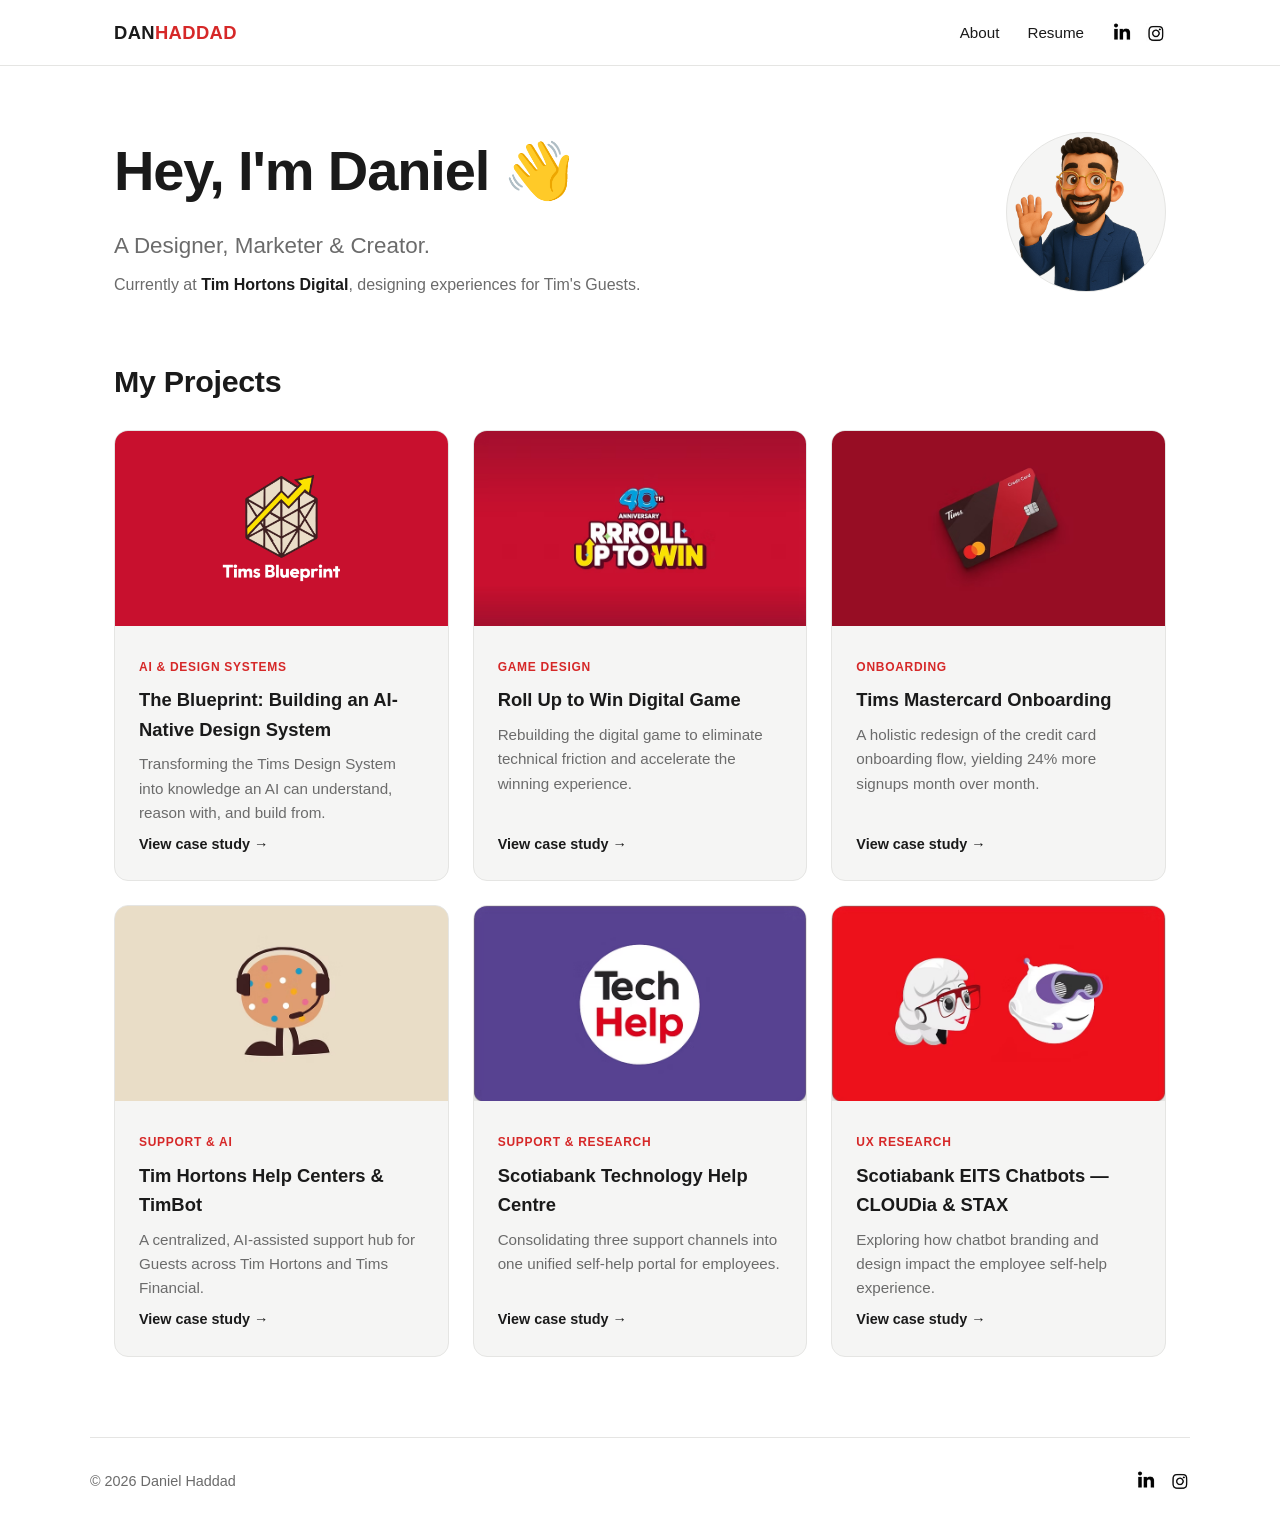
==== index.html @ e0074d33 "Initial commit: portfolio site Personal portfolio with case studies for Tim Hortons (Roll Up to Win," ====
<!DOCTYPE html>
<html lang="en">
<head>
  <meta charset="UTF-8" />
  <meta name="viewport" content="width=device-width, initial-scale=1.0" />
  <title>Daniel Haddad — Product Designer</title>
  <link rel="stylesheet" href="styles.css" />
</head>
<body>
  <header class="site-header">
    <nav class="nav">
      <a href="index.html" class="logo">DAN<span>HADDAD</span></a>
      <div class="nav-links">
        <a href="about.html">About</a>
        <a href="assets/resume.pdf">Resume</a>
        <div class="nav-social">
          <a href="https://www.linkedin.com/in/danieljhaddad/" target="_blank" rel="noopener"><img class="social-icon" src="assets/Linkedin.avif" alt="LinkedIn" /></a>
          <a href="https://www.instagram.com/danhaddad_" target="_blank" rel="noopener"><img class="social-icon" src="assets/Instagram.avif" alt="Instagram" /></a>
        </div>
      </div>
    </nav>
  </header>

  <main class="container">
    <section class="hero">
      <div class="hero-text">
        <h1>Hey, I'm Daniel 👋</h1>
        <p class="tagline">A Designer, Marketer &amp; Creator.</p>
        <p class="role">Currently at <strong>Tim Hortons Digital</strong>, designing experiences for Tim's Guests.</p>
      </div>
      <div class="hero-image">
        <img src="assets/hero-image.png" alt="Illustrated avatar of Daniel waving" />
      </div>
    </section>

    <section>
      <h2 class="section-title">My Projects</h2>
      <div class="project-grid">
        <a class="project-card" href="projects/the-blueprint.html">
          <img class="card-image" src="assets/Blueprint-Homepage.png" alt="The Tims Blueprint AI design system preview" />
          <div class="card-body">
            <span class="tag">AI &amp; Design Systems</span>
            <h3>The Blueprint: Building an AI-Native Design System</h3>
            <p>Transforming the Tims Design System into knowledge an AI can understand, reason with, and build from.</p>
            <span class="arrow">View case study →</span>
          </div>
        </a>
        <a class="project-card" href="projects/rollup-to-win.html">
          <img class="card-image" src="assets/RollUptoWin-Homepage.avif" alt="Tim Hortons Roll Up to Win 40th anniversary banner" />
          <div class="card-body">
            <span class="tag">Game Design</span>
            <h3>Roll Up to Win Digital Game</h3>
            <p>Rebuilding the digital game to eliminate technical friction and accelerate the winning experience.</p>
            <span class="arrow">View case study →</span>
          </div>
        </a>
        <a class="project-card" href="projects/tims-mastercard.html">
          <img class="card-image" src="assets/TimsMastercard-Homepage.avif" alt="Tims Mastercard onboarding preview" />
          <div class="card-body">
            <span class="tag">Onboarding</span>
            <h3>Tims Mastercard Onboarding</h3>
            <p>A holistic redesign of the credit card onboarding flow, yielding 24% more signups month over month.</p>
            <span class="arrow">View case study →</span>
          </div>
        </a>
        <a class="project-card" href="projects/timhortons-help-centers.html">
          <img class="card-image" src="assets/Timbot-Homepage.avif" alt="Tim Hortons Help Centers and TimBot preview" />
          <div class="card-body">
            <span class="tag">Support &amp; AI</span>
            <h3>Tim Hortons Help Centers &amp; TimBot</h3>
            <p>A centralized, AI-assisted support hub for Guests across Tim Hortons and Tims Financial.</p>
            <span class="arrow">View case study →</span>
          </div>
        </a>
        <a class="project-card" href="projects/scotiabank-tech-help-centre.html">
          <img class="card-image" src="assets/TechHelp-Homepage.avif" alt="Scotiabank Technology Help Centre preview" />
          <div class="card-body">
            <span class="tag">Support & Research</span>
            <h3>Scotiabank Technology Help Centre</h3>
            <p>Consolidating three support channels into one unified self-help portal for employees.</p>
            <span class="arrow">View case study →</span>
          </div>
        </a>
        <a class="project-card" href="projects/chatbots.html">
        <img class="card-image" src="assets/EITSChatbot-Homepage.avif" alt="EITS Chatbot" />
          <div class="card-body">
            <span class="tag">UX Research</span>
            <h3>Scotiabank EITS Chatbots — CLOUDia &amp; STAX</h3>
            <p>Exploring how chatbot branding and design impact the employee self-help experience.</p>
            <span class="arrow">View case study →</span>
          </div>
        </a>
      </div>
    </section>
  </main>

  <footer class="site-footer container">
    <span>© 2026 Daniel Haddad</span>
    <div class="nav-social">
      <a href="https://www.linkedin.com/in/danieljhaddad/" target="_blank" rel="noopener"><img class="social-icon" src="assets/Linkedin.avif" alt="LinkedIn" /></a>
      <a href="https://www.instagram.com/danhaddad_" target="_blank" rel="noopener"><img class="social-icon" src="assets/Instagram.avif" alt="Instagram" /></a>
    </div>
  </footer>
</body>
</html>
---- styles.css ----
:root {
  --bg: #ffffff;
  --bg-alt: #f5f5f4;
  --text: #1a1a1a;
  --text-muted: #6b6b6b;
  --accent: #d62828;
  --border: #e5e5e3;
  --max-width: 1100px;
}

* {
  margin: 0;
  padding: 0;
  box-sizing: border-box;
}

html {
  scroll-behavior: smooth;
}

body {
  font-family: -apple-system, BlinkMacSystemFont, "Segoe UI", Roboto, Helvetica, Arial, sans-serif;
  background: var(--bg);
  color: var(--text);
  line-height: 1.6;
  font-size: 16px;
}

a {
  color: inherit;
  text-decoration: none;
}

img {
  max-width: 100%;
  display: block;
}

.container {
  max-width: var(--max-width);
  margin: 0 auto;
  padding: 0 24px;
}

/* Header */
header.site-header {
  position: sticky;
  top: 0;
  z-index: 100;
  background: rgba(255, 255, 255, 0.9);
  backdrop-filter: blur(8px);
  border-bottom: 1px solid var(--border);
}

.nav {
  max-width: var(--max-width);
  margin: 0 auto;
  padding: 18px 24px;
  display: flex;
  align-items: center;
  justify-content: space-between;
}

.logo {
  font-weight: 800;
  font-size: 1.15rem;
  letter-spacing: 0.02em;
}

.logo span {
  color: var(--accent);
}

.nav-links {
  display: flex;
  align-items: center;
  gap: 28px;
  font-weight: 500;
  font-size: 0.95rem;
}

.nav-links a:hover {
  color: var(--accent);
}

.nav-social {
  display: flex;
  gap: 14px;
}

@media (max-width: 480px) {
  .nav {
    padding: 14px 16px;
    gap: 12px;
  }

  .logo {
    font-size: 1rem;
  }

  .nav-links {
    gap: 14px;
    font-size: 0.85rem;
  }

  .nav-social {
    gap: 10px;
  }
}

.nav-social a {
  color: var(--text-muted);
}

.nav-social a:hover {
  color: var(--accent);
}

/* Hero */
.hero {
  padding: 60px 0 30px;
  display: flex;
  align-items: center;
  gap: 40px;
}

.hero-text {
  flex: 1;
  min-width: 0;
}

.hero-image {
  flex-shrink: 0;
  width: 160px;
  height: 160px;
  border-radius: 50%;
  overflow: hidden;
  background: var(--bg-alt);
  border: 1px solid var(--border);
}

.hero-image img {
  width: 100%;
  height: 100%;
  object-fit: cover;
}

.hero h1 {
  font-size: clamp(2.2rem, 6vw, 3.5rem);
  font-weight: 800;
  letter-spacing: -0.02em;
  margin-bottom: 12px;
}

.hero .tagline {
  font-size: clamp(1.1rem, 3vw, 1.4rem);
  color: var(--text-muted);
  max-width: 640px;
  margin-bottom: 8px;
}

.hero .role {
  font-size: 1rem;
  color: var(--text-muted);
  max-width: 640px;
}

.hero .role strong {
  color: var(--text);
}

@media (max-width: 640px) {
  .hero {
    flex-direction: column-reverse;
    text-align: center;
    gap: 24px;
  }

  .hero-image {
    width: 120px;
    height: 120px;
  }
}

/* Section headings */
.section-title {
  font-size: clamp(1.4rem, 4vw, 1.9rem);
  font-weight: 800;
  margin: 30px 0 24px;
  letter-spacing: -0.01em;
}

.section-sub {
  color: var(--text-muted);
  margin-bottom: 32px;
  max-width: 700px;
}

/* Project grid */
.project-grid {
  display: grid;
  grid-template-columns: repeat(auto-fill, minmax(280px, 1fr));
  gap: 24px;
  margin-bottom: 60px;
}

.project-card {
  border: 1px solid var(--border);
  border-radius: 14px;
  background: var(--bg-alt);
  transition: transform 0.15s ease, box-shadow 0.15s ease;
  display: flex;
  flex-direction: column;
  gap: 8px;
  overflow: hidden;
}

.project-card:hover {
  transform: translateY(-3px);
  box-shadow: 0 8px 24px rgba(0, 0, 0, 0.06);
}

.project-card .card-image {
  width: 100%;
  aspect-ratio: 750 / 440;
  object-fit: cover;
  background: var(--border);
}

.project-card .card-body {
  padding: 24px;
  display: flex;
  flex-direction: column;
  gap: 8px;
  flex: 1;
}

.project-card .tag {
  font-size: 0.75rem;
  font-weight: 700;
  text-transform: uppercase;
  letter-spacing: 0.06em;
  color: var(--accent);
}

.project-card h3 {
  font-size: 1.15rem;
  font-weight: 700;
}

.project-card p {
  color: var(--text-muted);
  font-size: 0.95rem;
}

.project-card .arrow {
  margin-top: auto;
  font-weight: 600;
  font-size: 0.9rem;
}

.project-card.linkless {
  cursor: default;
}

/* Footer */
footer.site-footer {
  border-top: 1px solid var(--border);
  margin-top: 80px;
  padding: 32px 0;
  color: var(--text-muted);
  font-size: 0.9rem;
  display: flex;
  flex-wrap: wrap;
  align-items: center;
  justify-content: space-between;
  gap: 12px;
}

footer.site-footer .nav-social a:hover {
  color: var(--accent);
}

/* About page */
.about-grid {
  display: grid;
  grid-template-columns: 1.4fr 1fr;
  gap: 48px;
  padding: 60px 0;
}

@media (max-width: 800px) {
  .about-grid {
    grid-template-columns: 1fr;
  }
}

.about-grid h2 {
  font-size: clamp(1.6rem, 4vw, 2.2rem);
  font-weight: 800;
  margin-bottom: 16px;
}

.about-grid p {
  margin-bottom: 16px;
  color: var(--text-muted);
}

.skills-block h3 {
  font-size: 1.05rem;
  font-weight: 700;
  margin: 24px 0 8px;
}

.skills-block h3:first-child {
  margin-top: 0;
}

.skills-block ul {
  list-style: none;
  display: flex;
  flex-wrap: wrap;
  gap: 8px;
}

.skills-block li {
  background: var(--bg-alt);
  border: 1px solid var(--border);
  border-radius: 999px;
  padding: 6px 14px;
  font-size: 0.85rem;
  color: var(--text);
}

.contact-card {
  background: var(--bg-alt);
  border: 1px solid var(--border);
  border-radius: 14px;
  padding: 24px;
  margin-top: 24px;
}

.contact-card h3 {
  font-weight: 700;
  margin-bottom: 12px;
}

.contact-card a.button {
  display: inline-block;
  margin-top: 12px;
  background: var(--accent);
  color: #fff;
  padding: 10px 20px;
  border-radius: 8px;
  font-weight: 600;
  font-size: 0.9rem;
}

.contact-card a.button:hover {
  opacity: 0.9;
}

/* Case study page */
.case-hero {
  padding: 50px 0 30px;
  border-bottom: 1px solid var(--border);
}

.case-hero .back-link {
  color: var(--text-muted);
  font-size: 0.9rem;
  font-weight: 600;
  display: inline-block;
  margin-bottom: 16px;
}

.case-hero .back-link:hover {
  color: var(--accent);
}

.case-hero h1 {
  font-size: clamp(1.8rem, 5vw, 2.8rem);
  font-weight: 800;
  letter-spacing: -0.02em;
  margin-bottom: 12px;
}

.case-meta {
  display: flex;
  flex-wrap: wrap;
  gap: 24px;
  margin-top: 24px;
}

.case-meta div {
  font-size: 0.85rem;
}

.case-meta strong {
  display: block;
  text-transform: uppercase;
  letter-spacing: 0.06em;
  font-size: 0.7rem;
  color: var(--text-muted);
  margin-bottom: 4px;
}

.case-body {
  padding: 40px 0 60px;
  max-width: 760px;
}

.case-body h2 {
  font-size: 1.4rem;
  font-weight: 800;
  margin: 40px 0 12px;
}

.case-body h2:first-child {
  margin-top: 0;
}

.case-body h3 {
  font-size: 1.05rem;
  font-weight: 700;
  margin: 24px 0 8px;
}

.case-body p {
  margin-bottom: 14px;
  color: var(--text);
}

.case-body ul,
.case-body ol {
  margin: 0 0 14px 20px;
}

.case-body li {
  margin-bottom: 6px;
}

.case-body img {
  width: auto;
  height: auto;
  max-height: 420px;
  max-width: 100%;
  border-radius: 8px;
  border: 1px solid var(--border);
  display: block;
  margin: 20px auto;
}

.callout {
  background: var(--bg-alt);
  border-left: 4px solid var(--accent);
  border-radius: 8px;
  padding: 16px 20px;
  margin: 20px 0;
  font-weight: 600;
}

.metrics {
  display: grid;
  grid-template-columns: repeat(auto-fit, minmax(150px, 1fr));
  gap: 16px;
  margin: 20px 0;
}

.metric {
  border: 1px solid var(--border);
  border-radius: 12px;
  padding: 18px;
  text-align: center;
}

.metric .num {
  font-size: 1.6rem;
  font-weight: 800;
  color: var(--accent);
}

.metric .label {
  font-size: 0.8rem;
  color: var(--text-muted);
  margin-top: 4px;
}

.before-after {
  display: grid;
  grid-template-columns: 1fr 1fr;
  gap: 16px;
  margin: 24px 0;
}

.before-after figure {
  margin: 0;
  display: flex;
  flex-direction: column;
  gap: 8px;
}

.before-after figcaption {
  font-size: 0.8rem;
  font-weight: 600;
  text-transform: uppercase;
  letter-spacing: 0.06em;
  color: var(--text-muted);
}

.before-after img {
  margin: 0;
  align-self: center;
}

@media (max-width: 640px) {
  .before-after {
    grid-template-columns: 1fr;
  }
}

.case-nav {
  display: flex;
  justify-content: space-between;
  border-top: 1px solid var(--border);
  padding-top: 24px;
  margin-top: 40px;
  font-weight: 600;
  font-size: 0.95rem;
}

.case-nav a:hover {
  color: var(--accent);
}

.social-icon {
  width: 20px;
  height: 20px;
  display: block;
  object-fit: contain;
}
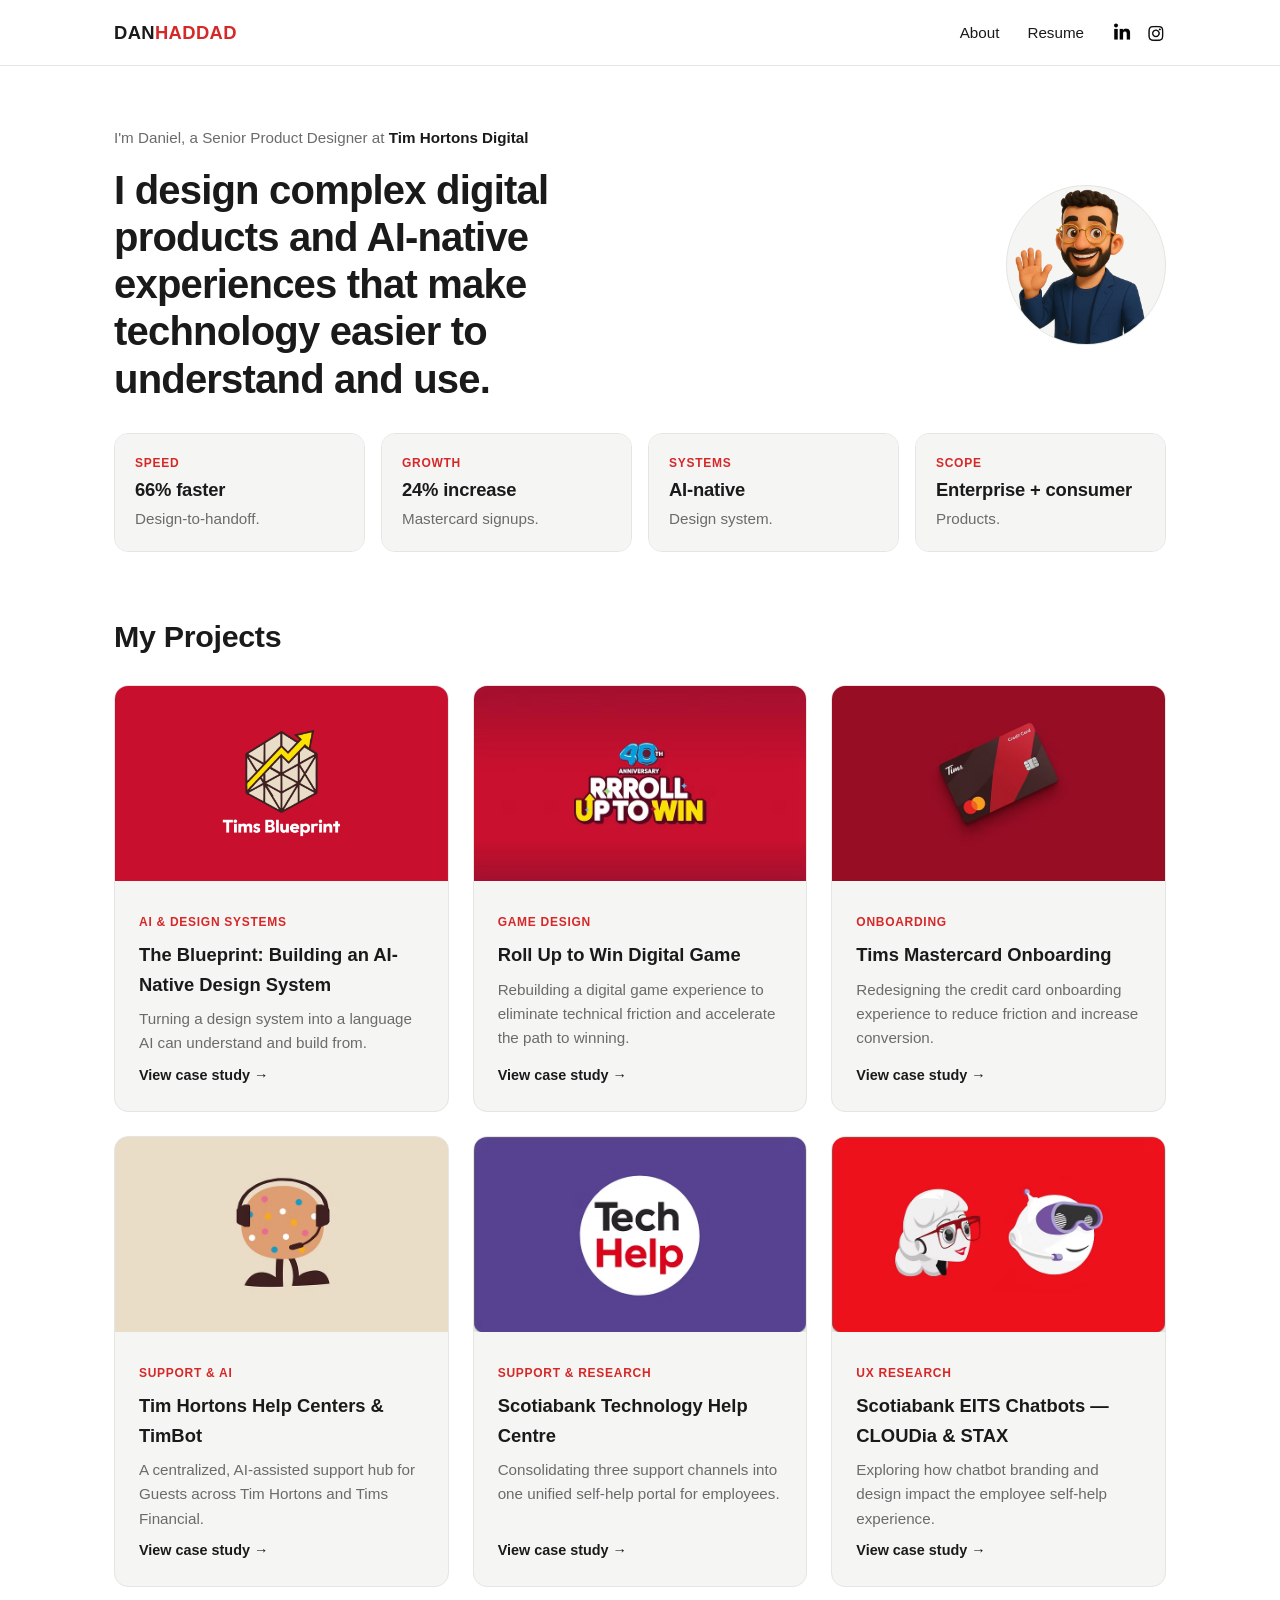
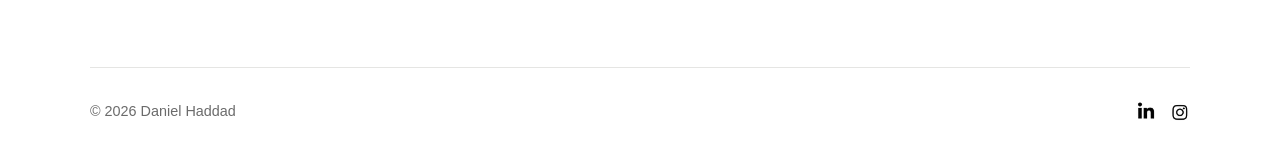
==== commit 243d5eaa: "Add overview summary with Role/Team/Timeline cards to all case studies Co-Authored-By: Claude Fable " ====
--- a/index.html
+++ b/index.html
@@ -12,7 +12,7 @@
       <a href="index.html" class="logo">DAN<span>HADDAD</span></a>
       <div class="nav-links">
         <a href="about.html">About</a>
-        <a href="assets/resume.pdf">Resume</a>
+        <a href="resume.html">Resume</a>
         <div class="nav-social">
           <a href="https://www.linkedin.com/in/danieljhaddad/" target="_blank" rel="noopener"><img class="social-icon" src="assets/Linkedin.avif" alt="LinkedIn" /></a>
           <a href="https://www.instagram.com/danhaddad_" target="_blank" rel="noopener"><img class="social-icon" src="assets/Instagram.avif" alt="Instagram" /></a>
@@ -24,12 +24,34 @@
   <main class="container">
     <section class="hero">
       <div class="hero-text">
-        <h1>Hey, I'm Daniel 👋</h1>
-        <p class="tagline">A Designer, Marketer &amp; Creator.</p>
-        <p class="role">Currently at <strong>Tim Hortons Digital</strong>, designing experiences for Tim's Guests.</p>
+        <p class="eyebrow">I'm Daniel, a Senior Product Designer at <strong>Tim Hortons Digital</strong></p>
+        <h1>I design complex digital products and AI-native experiences that make technology easier to understand and use.</h1>
       </div>
       <div class="hero-image">
         <img src="assets/hero-image.png" alt="Illustrated avatar of Daniel waving" />
+      </div>
+    </section>
+
+    <section class="stat-grid">
+      <div class="stat-card">
+        <span class="stat-label">Speed</span>
+        <h3>66% faster</h3>
+        <p>Design-to-handoff.</p>
+      </div>
+      <div class="stat-card">
+        <span class="stat-label">Growth</span>
+        <h3>24% increase</h3>
+        <p>Mastercard signups.</p>
+      </div>
+      <div class="stat-card">
+        <span class="stat-label">Systems</span>
+        <h3>AI-native</h3>
+        <p>Design system.</p>
+      </div>
+      <div class="stat-card">
+        <span class="stat-label">Scope</span>
+        <h3>Enterprise + consumer</h3>
+        <p>Products.</p>
       </div>
     </section>
 
@@ -41,7 +63,7 @@
           <div class="card-body">
             <span class="tag">AI &amp; Design Systems</span>
             <h3>The Blueprint: Building an AI-Native Design System</h3>
-            <p>Transforming the Tims Design System into knowledge an AI can understand, reason with, and build from.</p>
+            <p>Turning a design system into a language AI can understand and build from.</p>
             <span class="arrow">View case study →</span>
           </div>
         </a>
@@ -50,7 +72,7 @@
           <div class="card-body">
             <span class="tag">Game Design</span>
             <h3>Roll Up to Win Digital Game</h3>
-            <p>Rebuilding the digital game to eliminate technical friction and accelerate the winning experience.</p>
+            <p>Rebuilding a digital game experience to eliminate technical friction and accelerate the path to winning.</p>
             <span class="arrow">View case study →</span>
           </div>
         </a>
@@ -59,7 +81,7 @@
           <div class="card-body">
             <span class="tag">Onboarding</span>
             <h3>Tims Mastercard Onboarding</h3>
-            <p>A holistic redesign of the credit card onboarding flow, yielding 24% more signups month over month.</p>
+            <p>Redesigning the credit card onboarding experience to reduce friction and increase conversion.</p>
             <span class="arrow">View case study →</span>
           </div>
         </a>
@@ -101,5 +123,43 @@
       <a href="https://www.instagram.com/danhaddad_" target="_blank" rel="noopener"><img class="social-icon" src="assets/Instagram.avif" alt="Instagram" /></a>
     </div>
   </footer>
+
+  <script>
+    // Start the stat-card ring sweep at the edge the cursor entered from.
+    (function () {
+      var reduce = window.matchMedia('(prefers-reduced-motion: reduce)');
+      // Where the bright part of the conic-gradient sits, relative to its start angle.
+      var PEAK = 290;
+
+      document.querySelectorAll('.stat-card').forEach(function (card) {
+        var anim = null;
+
+        card.addEventListener('pointerenter', function (e) {
+          if (reduce.matches) return;
+
+          var r = card.getBoundingClientRect();
+          var dx = e.clientX - (r.left + r.width / 2);
+          var dy = e.clientY - (r.top + r.height / 2);
+          // Clockwise from 12 o'clock, matching conic-gradient's angle origin.
+          var entry = (Math.atan2(dx, -dy) * 180 / Math.PI + 360) % 360;
+          var start = (entry - PEAK + 360) % 360;
+
+          if (anim) anim.cancel();
+          try {
+            anim = card.animate(
+              [{ '--ring-angle': start + 'deg' }, { '--ring-angle': start + 360 + 'deg' }],
+              { duration: 2000, iterations: Infinity }
+            );
+          } catch (err) {
+            anim = null; // Falls back to the CSS animation.
+          }
+        });
+
+        card.addEventListener('pointerleave', function () {
+          if (anim) { anim.cancel(); anim = null; }
+        });
+      });
+    })();
+  </script>
 </body>
 </html>
--- a/styles.css
+++ b/styles.css
@@ -145,28 +145,23 @@
   object-fit: cover;
 }
 
+.hero .eyebrow {
+  font-size: 0.95rem;
+  color: var(--text-muted);
+  margin-bottom: 16px;
+}
+
+.hero .eyebrow strong {
+  color: var(--text);
+  font-weight: 600;
+}
+
 .hero h1 {
-  font-size: clamp(2.2rem, 6vw, 3.5rem);
+  font-size: clamp(1.75rem, 3.4vw, 2.5rem);
   font-weight: 800;
   letter-spacing: -0.02em;
-  margin-bottom: 12px;
-}
-
-.hero .tagline {
-  font-size: clamp(1.1rem, 3vw, 1.4rem);
-  color: var(--text-muted);
-  max-width: 640px;
-  margin-bottom: 8px;
-}
-
-.hero .role {
-  font-size: 1rem;
-  color: var(--text-muted);
-  max-width: 640px;
-}
-
-.hero .role strong {
-  color: var(--text);
+  line-height: 1.18;
+  max-width: 24ch;
 }
 
 @media (max-width: 640px) {
@@ -197,6 +192,125 @@
 }
 
 /* Project grid */
+.stat-grid {
+  display: grid;
+  grid-template-columns: repeat(4, 1fr);
+  gap: 16px;
+  margin-bottom: 60px;
+}
+
+@media (max-width: 900px) {
+  .stat-grid {
+    grid-template-columns: repeat(2, 1fr);
+    gap: 24px;
+  }
+}
+
+@media (max-width: 520px) {
+  .stat-grid {
+    grid-template-columns: 1fr;
+  }
+}
+
+@property --ring-angle {
+  syntax: '<angle>';
+  initial-value: 0deg;
+  inherits: false;
+}
+
+.stat-card {
+  position: relative;
+  isolation: isolate;
+  border: 1px solid var(--border);
+  border-radius: 14px;
+  background: transparent;
+  padding: 20px;
+  display: flex;
+  flex-direction: column;
+  gap: 6px;
+  transition: border-color 0.3s ease, transform 0.3s ease, box-shadow 0.3s ease;
+}
+
+/* Rotating red ring, revealed on hover */
+.stat-card::before {
+  content: '';
+  position: absolute;
+  inset: -2.5px;
+  border-radius: 16.5px;
+  z-index: -2;
+  background: conic-gradient(
+    from var(--ring-angle),
+    transparent 0deg,
+    transparent 160deg,
+    var(--accent) 250deg,
+    #ff6b5e 290deg,
+    var(--accent) 330deg,
+    transparent 360deg
+  );
+  opacity: 0;
+  transition: opacity 0.3s ease;
+}
+
+/* Opaque inner fill so the ring only shows at the edge */
+.stat-card::after {
+  content: '';
+  position: absolute;
+  inset: 0;
+  border-radius: 13px;
+  z-index: -1;
+  background: var(--bg-alt);
+}
+
+.stat-card:hover {
+  border-color: transparent;
+  transform: translateY(-2px);
+  box-shadow: 0 6px 20px rgba(214, 40, 40, 0.18);
+}
+
+.stat-card:hover::before {
+  opacity: 1;
+  animation: ring-spin 2s linear infinite;
+}
+
+@keyframes ring-spin {
+  to {
+    --ring-angle: 360deg;
+  }
+}
+
+@media (prefers-reduced-motion: reduce) {
+  .stat-card {
+    transition: border-color 0.3s ease;
+  }
+  .stat-card:hover {
+    border-color: var(--accent);
+    transform: none;
+  }
+  .stat-card:hover::before {
+    animation: none;
+  }
+}
+
+.stat-card .stat-label {
+  font-size: 0.75rem;
+  font-weight: 700;
+  text-transform: uppercase;
+  letter-spacing: 0.06em;
+  color: var(--accent);
+}
+
+.stat-card h3 {
+  font-size: 1.15rem;
+  font-weight: 700;
+  letter-spacing: -0.01em;
+  line-height: 1.2;
+}
+
+.stat-card p {
+  font-size: 0.95rem;
+  color: var(--text-muted);
+}
+
 .project-grid {
   display: grid;
   grid-template-columns: repeat(auto-fill, minmax(280px, 1fr));
@@ -405,6 +519,59 @@
   margin-bottom: 4px;
 }
 
+.case-overview {
+  display: grid;
+  grid-template-columns: 1.6fr 1fr;
+  gap: 40px;
+  padding: 40px 0 8px;
+  align-items: start;
+}
+
+.case-overview h2 {
+  font-size: 1.4rem;
+  font-weight: 800;
+  margin-bottom: 12px;
+}
+
+.case-overview .summary {
+  color: var(--text);
+}
+
+.overview-cards {
+  display: flex;
+  flex-direction: column;
+  gap: 14px;
+}
+
+.info-card {
+  background: var(--bg-alt);
+  border: 1px solid var(--border);
+  border-radius: 12px;
+  padding: 16px 20px;
+}
+
+.info-card .label {
+  display: block;
+  text-transform: uppercase;
+  letter-spacing: 0.06em;
+  font-size: 0.7rem;
+  font-weight: 700;
+  color: var(--text-muted);
+  margin-bottom: 4px;
+}
+
+.info-card .value {
+  font-weight: 600;
+  font-size: 0.95rem;
+}
+
+@media (max-width: 700px) {
+  .case-overview {
+    grid-template-columns: 1fr;
+    gap: 24px;
+  }
+}
+
 .case-body {
   padding: 40px 0 60px;
   max-width: 760px;
@@ -519,6 +686,52 @@
   }
 }
 
+/* Resume page */
+.resume-hero {
+  display: flex;
+  align-items: center;
+  justify-content: space-between;
+  flex-wrap: wrap;
+  gap: 16px;
+  padding: 40px 0 24px;
+}
+
+.resume-hero h1 {
+  font-size: clamp(1.8rem, 5vw, 2.8rem);
+  font-weight: 800;
+  letter-spacing: -0.02em;
+}
+
+.download-button {
+  display: inline-block;
+  background: var(--accent);
+  color: #fff;
+  padding: 12px 22px;
+  border-radius: 8px;
+  font-weight: 600;
+  font-size: 0.95rem;
+}
+
+.download-button:hover {
+  opacity: 0.9;
+}
+
+.resume-viewer {
+  margin-bottom: 60px;
+  max-width: 800px;
+  margin-left: auto;
+  margin-right: auto;
+}
+
+.resume-viewer img {
+  width: 100%;
+  height: auto;
+  display: block;
+  border: 1px solid var(--border);
+  border-radius: 12px;
+  box-shadow: 0 8px 24px rgba(0, 0, 0, 0.06);
+}
+
 .case-nav {
   display: flex;
   justify-content: space-between;
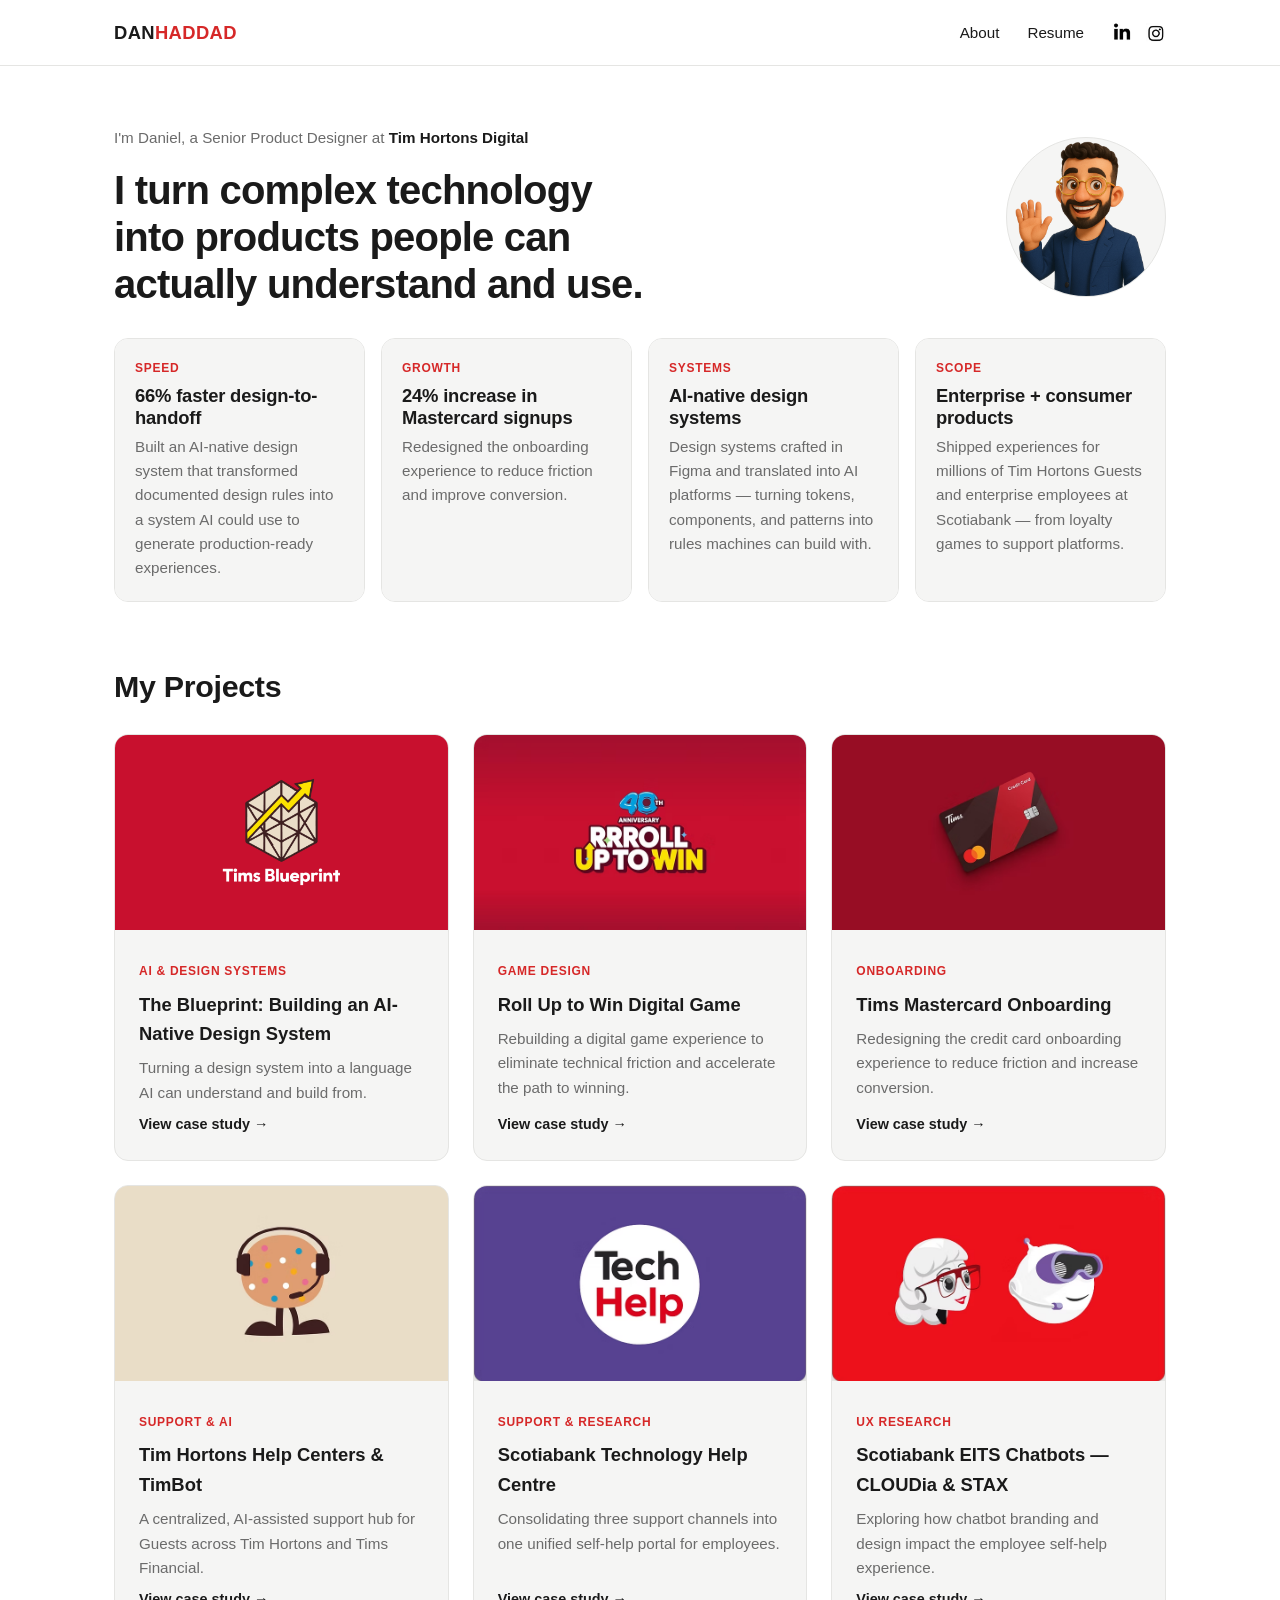
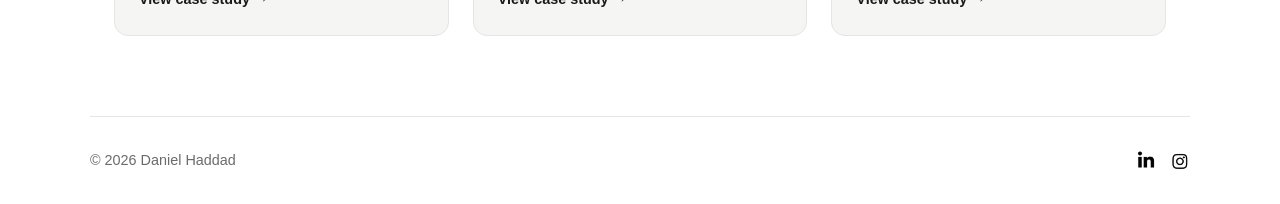
==== commit b4928425: "Update homepage headline and expand stat card descriptions Co-Authored-By: Claude Fable 5 <noreply@a" ====
--- a/index.html
+++ b/index.html
@@ -25,7 +25,7 @@
     <section class="hero">
       <div class="hero-text">
         <p class="eyebrow">I'm Daniel, a Senior Product Designer at <strong>Tim Hortons Digital</strong></p>
-        <h1>I design complex digital products and AI-native experiences that make technology easier to understand and use.</h1>
+        <h1>I turn complex technology into products people can actually understand and use.</h1>
       </div>
       <div class="hero-image">
         <img src="assets/hero-image.png" alt="Illustrated avatar of Daniel waving" />
@@ -35,23 +35,23 @@
     <section class="stat-grid">
       <div class="stat-card">
         <span class="stat-label">Speed</span>
-        <h3>66% faster</h3>
-        <p>Design-to-handoff.</p>
+        <h3>66% faster design-to-handoff</h3>
+        <p>Built an AI-native design system that transformed documented design rules into a system AI could use to generate production-ready experiences.</p>
       </div>
       <div class="stat-card">
         <span class="stat-label">Growth</span>
-        <h3>24% increase</h3>
-        <p>Mastercard signups.</p>
+        <h3>24% increase in Mastercard signups</h3>
+        <p>Redesigned the onboarding experience to reduce friction and improve conversion.</p>
       </div>
       <div class="stat-card">
         <span class="stat-label">Systems</span>
-        <h3>AI-native</h3>
-        <p>Design system.</p>
+        <h3>AI-native design systems</h3>
+        <p>Design systems crafted in Figma and translated into AI platforms — turning tokens, components, and patterns into rules machines can build with.</p>
       </div>
       <div class="stat-card">
         <span class="stat-label">Scope</span>
-        <h3>Enterprise + consumer</h3>
-        <p>Products.</p>
+        <h3>Enterprise + consumer products</h3>
+        <p>Shipped experiences for millions of Tim Hortons Guests and enterprise employees at Scotiabank — from loyalty games to support platforms.</p>
       </div>
     </section>
 
--- a/styles.css
+++ b/styles.css
@@ -475,12 +475,35 @@
 }
 
 /* Case study page */
+.case-hero-banner {
+  width: 100%;
+}
+
+.case-hero-banner img {
+  width: 50%;
+  height: auto;
+  display: block;
+  margin: 0 auto;
+}
+
+@media (max-width: 640px) {
+  .case-hero-banner img {
+    width: 100%;
+  }
+}
+
+.back-row {
+  padding: 20px 24px 4px;
+  max-width: var(--max-width);
+  margin: 0 auto;
+}
+
 .case-hero {
   padding: 50px 0 30px;
   border-bottom: 1px solid var(--border);
 }
 
-.case-hero .back-link {
+.back-link {
   color: var(--text-muted);
   font-size: 0.9rem;
   font-weight: 600;
@@ -488,7 +511,7 @@
   margin-bottom: 16px;
 }
 
-.case-hero .back-link:hover {
+.back-link:hover {
   color: var(--accent);
 }
 
@@ -653,6 +676,65 @@
   margin-top: 4px;
 }
 
+.step-row {
+  display: grid;
+  grid-template-columns: 1fr 1.1fr;
+  gap: 28px;
+  align-items: start;
+  margin: 32px 0;
+}
+
+.step-row h3 {
+  margin: 0 0 8px;
+}
+
+.step-row p {
+  margin-bottom: 0;
+}
+
+.step-images {
+  display: grid;
+  gap: 12px;
+}
+
+.step-images.two {
+  grid-template-columns: 1fr 1fr;
+}
+
+.step-images img {
+  width: 100%;
+  height: auto;
+  max-height: none;
+  margin: 0;
+}
+
+@media (max-width: 640px) {
+  .step-row {
+    grid-template-columns: 1fr;
+    gap: 14px;
+  }
+}
+
+.step-gallery {
+  display: grid;
+  grid-template-columns: 1fr 1fr;
+  gap: 16px;
+  margin: 24px 0;
+}
+
+.step-gallery img {
+  width: 100%;
+  height: auto;
+  max-height: none;
+  margin: 0;
+}
+
+@media (max-width: 640px) {
+  .step-gallery {
+    grid-template-columns: 1fr;
+  }
+}
+
 .before-after {
   display: grid;
   grid-template-columns: 1fr 1fr;
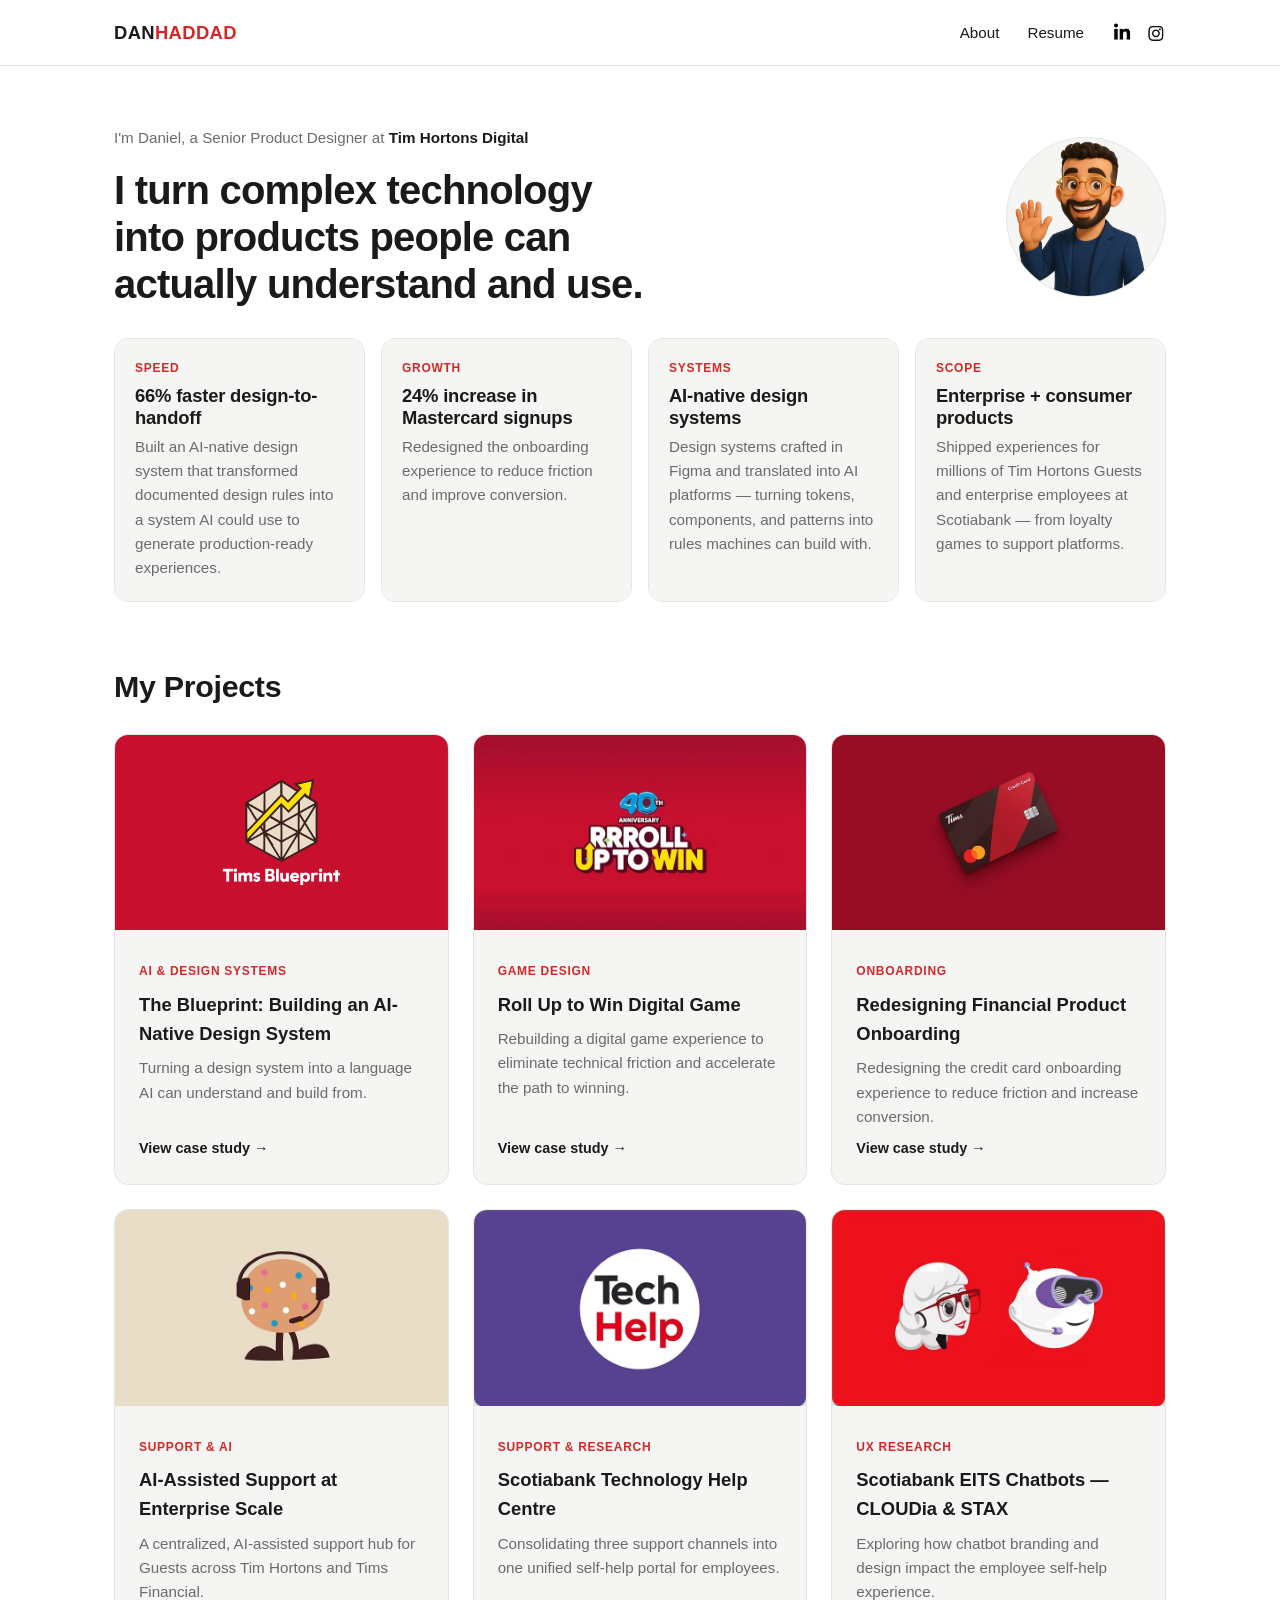
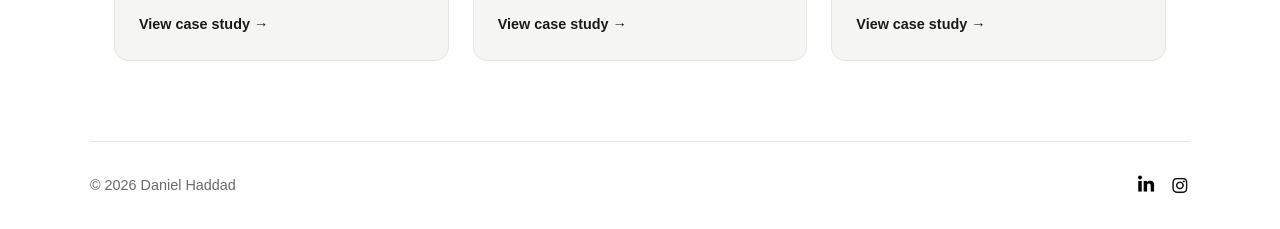
==== commit 653a54e3: "Rename Mastercard and Help Centers case study titles Co-Authored-By: Claude Fable 5 <noreply@anthrop" ====
--- a/index.html
+++ b/index.html
@@ -80,7 +80,7 @@
           <img class="card-image" src="assets/TimsMastercard-Homepage.avif" alt="Tims Mastercard onboarding preview" />
           <div class="card-body">
             <span class="tag">Onboarding</span>
-            <h3>Tims Mastercard Onboarding</h3>
+            <h3>Redesigning Financial Product Onboarding</h3>
             <p>Redesigning the credit card onboarding experience to reduce friction and increase conversion.</p>
             <span class="arrow">View case study →</span>
           </div>
@@ -89,7 +89,7 @@
           <img class="card-image" src="assets/Timbot-Homepage.avif" alt="Tim Hortons Help Centers and TimBot preview" />
           <div class="card-body">
             <span class="tag">Support &amp; AI</span>
-            <h3>Tim Hortons Help Centers &amp; TimBot</h3>
+            <h3>AI-Assisted Support at Enterprise Scale</h3>
             <p>A centralized, AI-assisted support hub for Guests across Tim Hortons and Tims Financial.</p>
             <span class="arrow">View case study →</span>
           </div>
